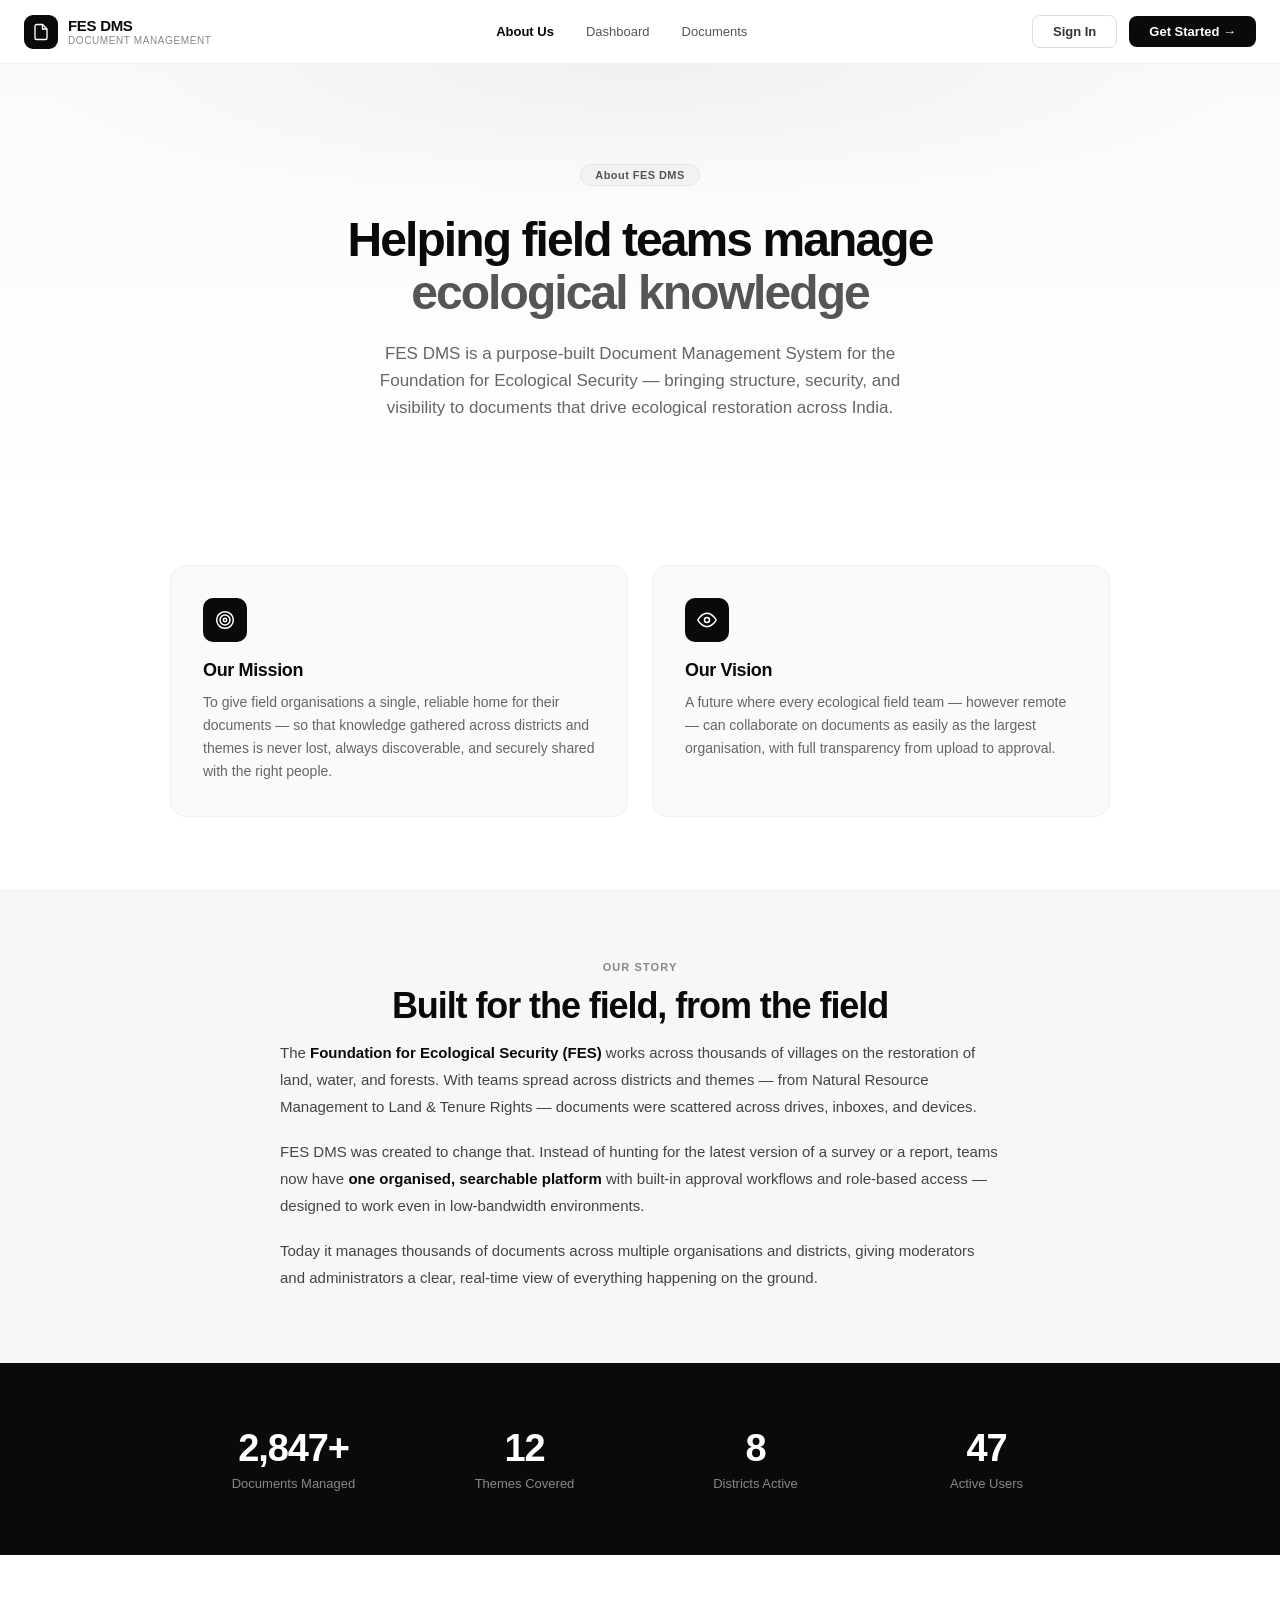
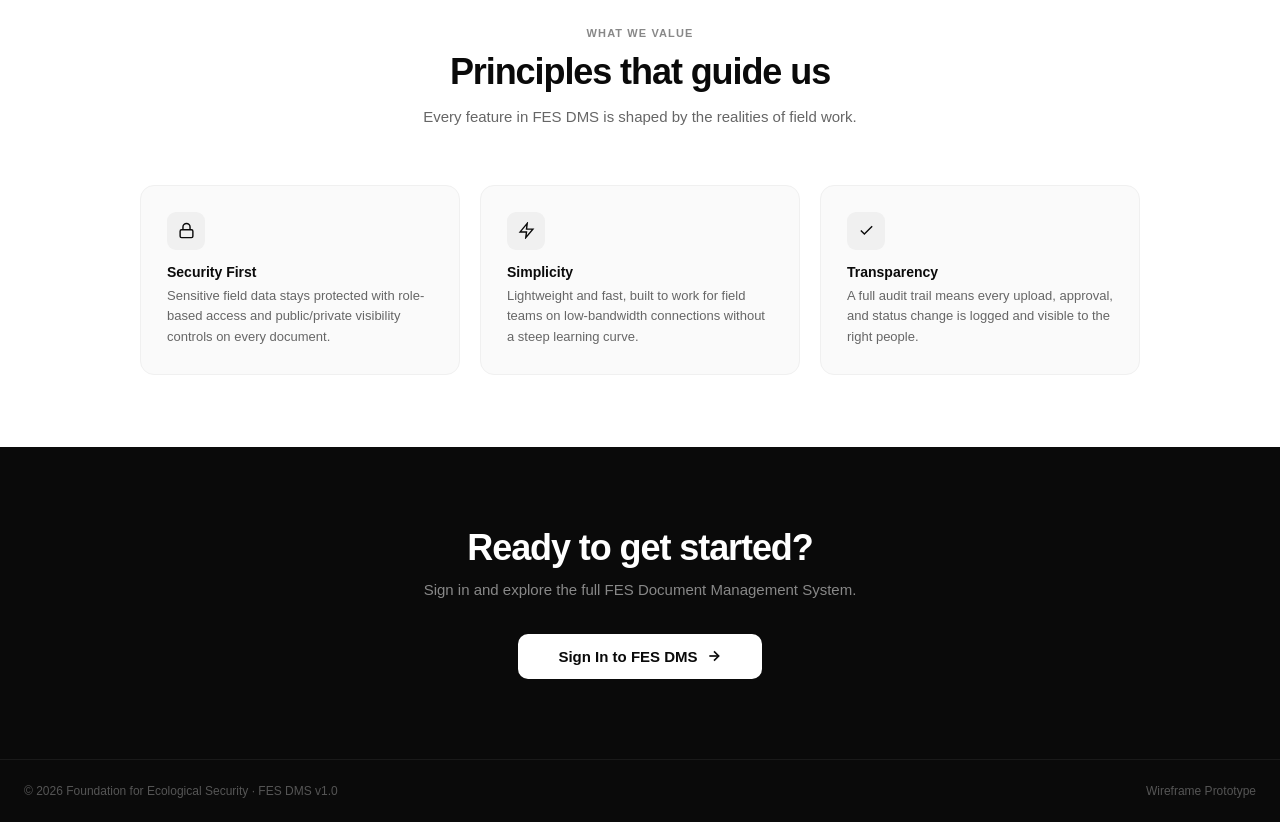
==== about.html @ 5b41aa63 "Initial commit: FES DMS website (landing, dashboard, documents, about, detail) Co-Authored-By: Claud" ====
<!DOCTYPE html>
<html lang="en">
<head>
  <meta charset="UTF-8" />
  <meta name="viewport" content="width=device-width, initial-scale=1.0" />
  <title>About Us — FES DMS</title>
  <style>
    *, *::before, *::after { box-sizing: border-box; margin: 0; padding: 0; }
    body {
      font-family: 'Helvetica Neue', Helvetica, Arial, sans-serif;
      color: #0a0a0a; background: #fff;
      -webkit-font-smoothing: antialiased;
    }

    /* ── Shared Nav ── */
    .lp-nav {
      position: sticky; top: 0;
      background: rgba(255,255,255,0.92);
      backdrop-filter: blur(12px);
      border-bottom: 1px solid #f0f0f0;
      padding: 0 max(24px, calc((100% - 1280px) / 2)); height: 64px;
      display: flex; align-items: center; justify-content: space-between;
      z-index: 100;
    }
    .lp-nav-brand { display: flex; align-items: center; gap: 10px; cursor: pointer; }
    .lp-nav-brand-icon {
      width: 34px; height: 34px; background: #0a0a0a; border-radius: 9px;
      display: flex; align-items: center; justify-content: center;
    }
    .lp-nav-brand-icon svg { width: 18px; height: 18px; stroke: #fff; fill: none; stroke-width: 1.8; }
    .lp-nav-brand-name { font-size: 15px; font-weight: 800; letter-spacing: -0.02em; color: #0a0a0a; }
    .lp-nav-brand-sub { font-size: 10px; color: #888; font-weight: 500; letter-spacing: 0.06em; text-transform: uppercase; margin-top: 1px; }
    .lp-nav-links { display: flex; gap: 32px; }
    .lp-nav-link { font-size: 13px; font-weight: 500; color: #555; text-decoration: none; cursor: pointer; transition: color .15s; }
    .lp-nav-link:hover { color: #0a0a0a; }
    .lp-nav-link-active { color: #0a0a0a; font-weight: 700; }
    .lp-nav-cta { display: flex; align-items: center; gap: 12px; }
    .lp-btn-ghost {
      padding: 8px 20px; border-radius: 8px; font-size: 13px; font-weight: 600;
      border: 1px solid #ddd; background: transparent; cursor: pointer; color: #333;
      transition: border-color .15s, color .15s;
    }
    .lp-btn-ghost:hover { border-color: #999; color: #0a0a0a; }
    .lp-btn-solid {
      padding: 8px 20px; border-radius: 8px; font-size: 13px; font-weight: 600;
      border: none; background: #0a0a0a; color: #fff; cursor: pointer;
      transition: background .15s, transform .1s;
    }
    .lp-btn-solid:hover { background: #222; transform: translateY(-1px); }

    /* ── Section shared ── */
    .lp-section-label {
      font-size: 11px; font-weight: 700; letter-spacing: 0.1em; text-transform: uppercase;
      color: #888; margin-bottom: 12px; text-align: center;
    }
    .lp-section-title {
      font-size: 36px; font-weight: 800; letter-spacing: -0.03em; color: #0a0a0a;
      text-align: center; margin-bottom: 12px;
    }
    .lp-section-sub {
      font-size: 15px; color: #666; text-align: center; max-width: 560px;
      margin: 0 auto 56px; line-height: 1.6;
    }

    /* ── Hero ── */
    .ab-hero {
      padding: 100px max(24px, calc((100% - 1280px) / 2)) 72px; text-align: center;
      background: linear-gradient(180deg, #fafafa 0%, #fff 100%);
      position: relative; overflow: hidden;
    }
    .ab-hero::before {
      content: ''; position: absolute; inset: 0;
      background: radial-gradient(ellipse 70% 50% at 50% 0%, rgba(0,0,0,0.04) 0%, transparent 70%);
      pointer-events: none;
    }
    .ab-badge {
      display: inline-flex; align-items: center; gap: 6px;
      background: #f4f4f4; border: 1px solid #e8e8e8; border-radius: 20px;
      padding: 4px 14px; font-size: 11px; font-weight: 600; color: #555;
      letter-spacing: 0.04em; margin-bottom: 28px;
    }
    .ab-hero h1 {
      font-size: 48px; font-weight: 800; letter-spacing: -0.04em; line-height: 1.1;
      max-width: 720px; margin: 0 auto 20px;
    }
    .ab-hero h1 em { font-style: normal; color: #555; }
    .ab-hero p { font-size: 17px; color: #666; line-height: 1.6; max-width: 560px; margin: 0 auto; }

    /* ── Mission ── */
    .ab-mission { padding: 72px max(24px, calc((100% - 1280px) / 2)); background: #fff; }
    .ab-mission-grid { display: grid; grid-template-columns: 1fr 1fr; gap: 24px; max-width: 940px; margin: 0 auto; }
    .ab-card { padding: 32px; border: 1px solid #f0f0f0; border-radius: 16px; background: #fafafa; }
    .ab-card-icon {
      width: 44px; height: 44px; background: #0a0a0a; border-radius: 10px;
      display: flex; align-items: center; justify-content: center; margin-bottom: 18px;
    }
    .ab-card-icon svg { width: 20px; height: 20px; stroke: #fff; fill: none; stroke-width: 1.8; }
    .ab-card h3 { font-size: 18px; font-weight: 700; margin-bottom: 10px; letter-spacing: -0.02em; }
    .ab-card p { font-size: 14px; color: #666; line-height: 1.65; }

    /* ── Story ── */
    .ab-story { padding: 72px max(24px, calc((100% - 1280px) / 2)); background: #f7f7f7; }
    .ab-story-inner { max-width: 720px; margin: 0 auto; }
    .ab-story p { font-size: 15px; color: #444; line-height: 1.8; margin-bottom: 18px; }
    .ab-story p:last-child { margin-bottom: 0; }
    .ab-story b { color: #0a0a0a; font-weight: 700; }

    /* ── Stats ── */
    .ab-stats { padding: 64px max(24px, calc((100% - 1280px) / 2)); background: #0a0a0a; }
    .ab-stats-grid { display: grid; grid-template-columns: repeat(4, 1fr); gap: 24px; max-width: 900px; margin: 0 auto; text-align: center; }
    .ab-stat-val { font-size: 38px; font-weight: 800; color: #fff; letter-spacing: -0.03em; }
    .ab-stat-lbl { font-size: 13px; color: #888; margin-top: 6px; }

    /* ── Values ── */
    .ab-values { padding: 72px max(24px, calc((100% - 1280px) / 2)); background: #fff; }
    .ab-values-grid { display: grid; grid-template-columns: repeat(3, 1fr); gap: 20px; max-width: 1000px; margin: 0 auto; }
    .ab-value { padding: 26px; border: 1px solid #f0f0f0; border-radius: 14px; background: #fafafa; transition: border-color .2s, transform .2s; }
    .ab-value:hover { border-color: #ddd; transform: translateY(-3px); }
    .ab-value-icon { width: 38px; height: 38px; background: #f0f0f0; border-radius: 9px; display: flex; align-items: center; justify-content: center; margin-bottom: 14px; }
    .ab-value-icon svg { width: 17px; height: 17px; stroke: #0a0a0a; fill: none; stroke-width: 2; }
    .ab-value h4 { font-size: 14px; font-weight: 700; margin-bottom: 6px; }
    .ab-value p { font-size: 13px; color: #666; line-height: 1.6; }

    /* ── CTA ── */
    .lp-cta { padding: 80px max(24px, calc((100% - 1280px) / 2)); background: #0a0a0a; text-align: center; }
    .lp-cta h2 { font-size: 36px; font-weight: 800; color: #fff; letter-spacing: -0.03em; margin-bottom: 12px; }
    .lp-cta p { font-size: 15px; color: #888; margin-bottom: 36px; }
    .lp-cta-btn {
      padding: 14px 40px; border-radius: 10px; font-size: 15px; font-weight: 700;
      background: #fff; color: #0a0a0a; border: none; cursor: pointer;
      transition: background .15s, transform .1s; display: inline-flex; align-items: center; gap: 8px;
    }
    .lp-cta-btn:hover { background: #f0f0f0; transform: translateY(-2px); }

    /* ── Footer ── */
    .lp-footer {
      padding: 24px max(24px, calc((100% - 1280px) / 2)); background: #0a0a0a; border-top: 1px solid #1a1a1a;
      display: flex; align-items: center; justify-content: space-between;
    }
    .lp-footer-left, .lp-footer-right { font-size: 12px; color: #555; }

    @media (max-width: 900px) {
      .lp-nav { padding: 0 24px; }
      .lp-nav-links { display: none; }
      .ab-hero { padding: 72px 24px 56px; }
      .ab-hero h1 { font-size: 34px; }
      .ab-mission, .ab-story, .ab-values, .ab-stats, .lp-cta { padding: 56px 24px; }
      .ab-mission-grid { grid-template-columns: 1fr; }
      .ab-stats-grid { grid-template-columns: 1fr 1fr; gap: 32px; }
      .ab-values-grid { grid-template-columns: 1fr; }
      .lp-footer { padding: 24px; flex-direction: column; gap: 8px; text-align: center; }
    }
  </style>
</head>
<body>

  <!-- Shared Nav -->
  <nav class="lp-nav">
    <div class="lp-nav-brand" onclick="location.href='landing.html'">
      <div class="lp-nav-brand-icon">
        <svg viewBox="0 0 24 24"><path d="M14 2H6a2 2 0 0 0-2 2v16a2 2 0 0 0 2 2h12a2 2 0 0 0 2-2V8z"/><polyline points="14 2 14 8 20 8"/></svg>
      </div>
      <div>
        <div class="lp-nav-brand-name">FES DMS</div>
        <div class="lp-nav-brand-sub">Document Management</div>
      </div>
    </div>
    <div class="lp-nav-links">
      <a class="lp-nav-link lp-nav-link-active" href="about.html">About Us</a>
      <a class="lp-nav-link" href="dashboard.html">Dashboard</a>
      <a class="lp-nav-link" href="documents.html">Documents</a>
    </div>
    <div class="lp-nav-cta">
      <button class="lp-btn-ghost" onclick="location.href='dashboard.html'">Sign In</button>
      <button class="lp-btn-solid" onclick="location.href='dashboard.html'">Get Started →</button>
    </div>
  </nav>

  <!-- Hero -->
  <section class="ab-hero">
    <div class="ab-badge">About FES DMS</div>
    <h1>Helping field teams manage <em>ecological knowledge</em></h1>
    <p>FES DMS is a purpose-built Document Management System for the Foundation for Ecological Security — bringing structure, security, and visibility to documents that drive ecological restoration across India.</p>
  </section>

  <!-- Mission & Vision -->
  <section class="ab-mission">
    <div class="ab-mission-grid">
      <div class="ab-card">
        <div class="ab-card-icon"><svg viewBox="0 0 24 24"><circle cx="12" cy="12" r="10"/><circle cx="12" cy="12" r="6"/><circle cx="12" cy="12" r="2"/></svg></div>
        <h3>Our Mission</h3>
        <p>To give field organisations a single, reliable home for their documents — so that knowledge gathered across districts and themes is never lost, always discoverable, and securely shared with the right people.</p>
      </div>
      <div class="ab-card">
        <div class="ab-card-icon"><svg viewBox="0 0 24 24"><path d="M1 12s4-8 11-8 11 8 11 8-4 8-11 8-11-8-11-8z"/><circle cx="12" cy="12" r="3"/></svg></div>
        <h3>Our Vision</h3>
        <p>A future where every ecological field team — however remote — can collaborate on documents as easily as the largest organisation, with full transparency from upload to approval.</p>
      </div>
    </div>
  </section>

  <!-- Story -->
  <section class="ab-story">
    <div class="lp-section-label">Our Story</div>
    <h2 class="lp-section-title">Built for the field, from the field</h2>
    <div class="ab-story-inner">
      <p>The <b>Foundation for Ecological Security (FES)</b> works across thousands of villages on the restoration of land, water, and forests. With teams spread across districts and themes — from Natural Resource Management to Land &amp; Tenure Rights — documents were scattered across drives, inboxes, and devices.</p>
      <p>FES DMS was created to change that. Instead of hunting for the latest version of a survey or a report, teams now have <b>one organised, searchable platform</b> with built-in approval workflows and role-based access — designed to work even in low-bandwidth environments.</p>
      <p>Today it manages thousands of documents across multiple organisations and districts, giving moderators and administrators a clear, real-time view of everything happening on the ground.</p>
    </div>
  </section>

  <!-- Stats -->
  <section class="ab-stats">
    <div class="ab-stats-grid">
      <div><div class="ab-stat-val">2,847+</div><div class="ab-stat-lbl">Documents Managed</div></div>
      <div><div class="ab-stat-val">12</div><div class="ab-stat-lbl">Themes Covered</div></div>
      <div><div class="ab-stat-val">8</div><div class="ab-stat-lbl">Districts Active</div></div>
      <div><div class="ab-stat-val">47</div><div class="ab-stat-lbl">Active Users</div></div>
    </div>
  </section>

  <!-- Values -->
  <section class="ab-values">
    <div class="lp-section-label">What We Value</div>
    <h2 class="lp-section-title">Principles that guide us</h2>
    <p class="lp-section-sub">Every feature in FES DMS is shaped by the realities of field work.</p>
    <div class="ab-values-grid">
      <div class="ab-value">
        <div class="ab-value-icon"><svg viewBox="0 0 24 24"><rect x="3" y="11" width="18" height="11" rx="2"/><path d="M7 11V7a5 5 0 0 1 10 0v4"/></svg></div>
        <h4>Security First</h4>
        <p>Sensitive field data stays protected with role-based access and public/private visibility controls on every document.</p>
      </div>
      <div class="ab-value">
        <div class="ab-value-icon"><svg viewBox="0 0 24 24"><path d="M13 2L3 14h9l-1 8 10-12h-9l1-8z"/></svg></div>
        <h4>Simplicity</h4>
        <p>Lightweight and fast, built to work for field teams on low-bandwidth connections without a steep learning curve.</p>
      </div>
      <div class="ab-value">
        <div class="ab-value-icon"><svg viewBox="0 0 24 24"><polyline points="20 6 9 17 4 12"/></svg></div>
        <h4>Transparency</h4>
        <p>A full audit trail means every upload, approval, and status change is logged and visible to the right people.</p>
      </div>
    </div>
  </section>

  <!-- CTA -->
  <section class="lp-cta">
    <h2>Ready to get started?</h2>
    <p>Sign in and explore the full FES Document Management System.</p>
    <button class="lp-cta-btn" onclick="location.href='dashboard.html'">
      Sign In to FES DMS
      <svg viewBox="0 0 24 24" width="16" height="16" fill="none" stroke="currentColor" stroke-width="2.5"><line x1="5" y1="12" x2="19" y2="12"/><polyline points="12 5 19 12 12 19"/></svg>
    </button>
  </section>

  <!-- Footer -->
  <footer class="lp-footer">
    <div class="lp-footer-left">© 2026 Foundation for Ecological Security · FES DMS v1.0</div>
    <div class="lp-footer-right">Wireframe Prototype</div>
  </footer>

</body>
</html>
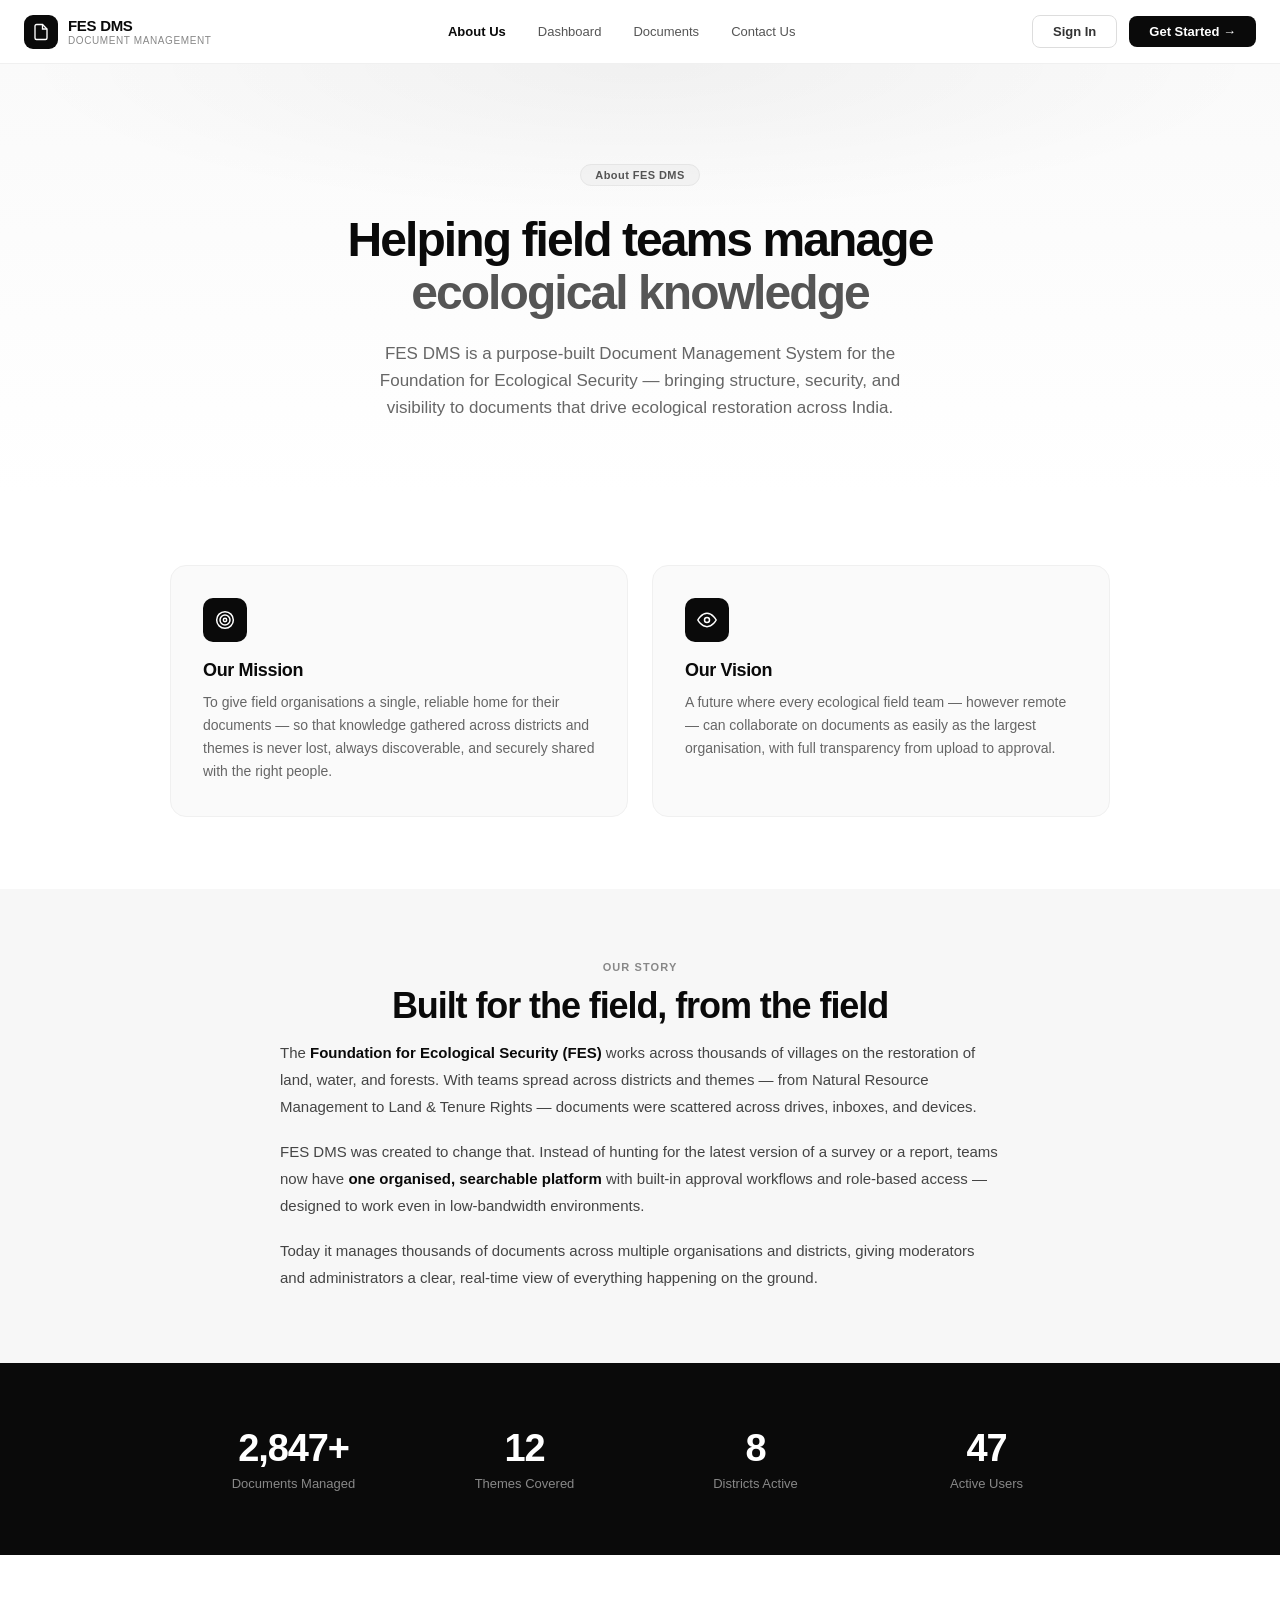
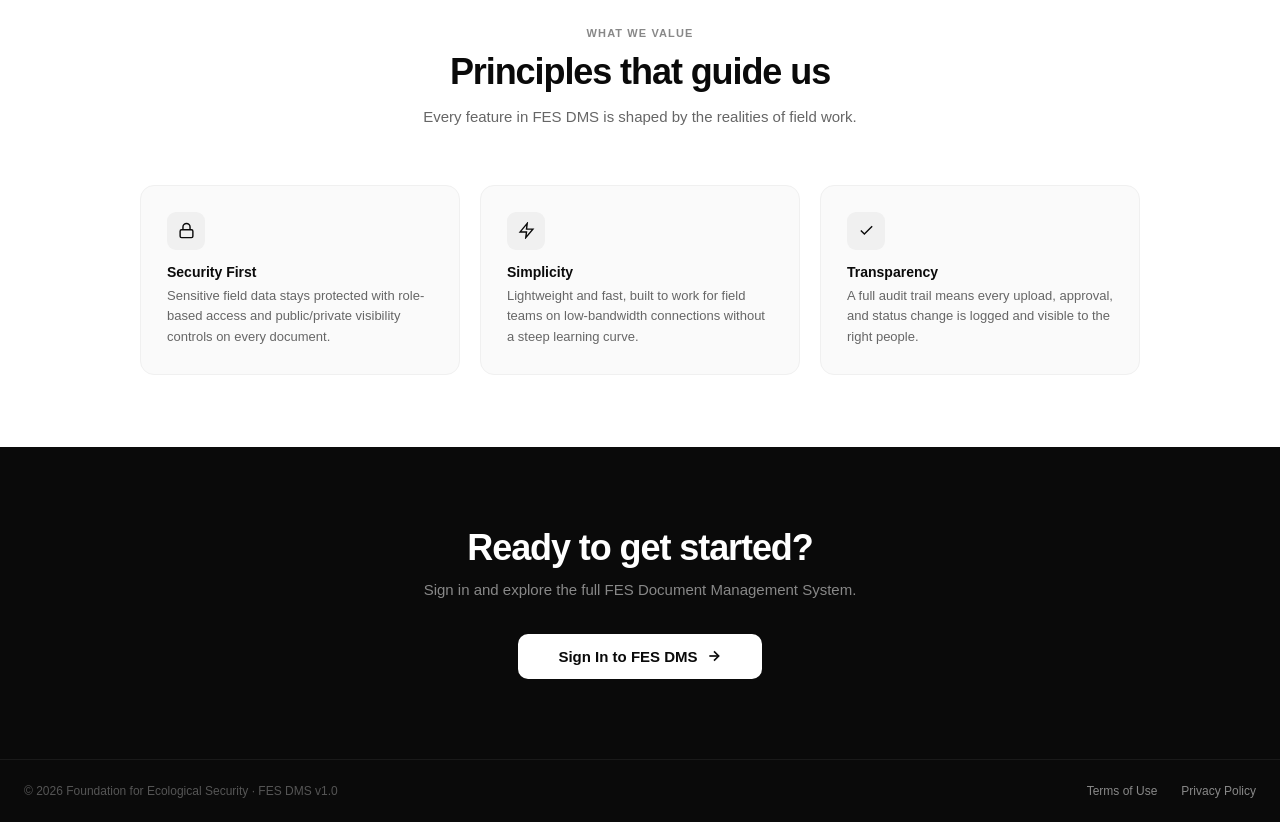
==== commit 9804c9e0: "Add Contact Us page + nav tab; add Terms of Use & Privacy Policy pages and footer links Co-Authored-" ====
--- a/about.html
+++ b/about.html
@@ -137,7 +137,10 @@
       padding: 24px max(24px, calc((100% - 1280px) / 2)); background: #0a0a0a; border-top: 1px solid #1a1a1a;
       display: flex; align-items: center; justify-content: space-between;
     }
-    .lp-footer-left, .lp-footer-right { font-size: 12px; color: #555; }
+    .lp-footer-left { font-size: 12px; color: #555; }
+    .lp-footer-right { display: flex; gap: 24px; }
+    .lp-footer-right a { font-size: 12px; color: #888; text-decoration: none; transition: color .15s; }
+    .lp-footer-right a:hover { color: #fff; }
 
     @media (max-width: 900px) {
       .lp-nav { padding: 0 24px; }
@@ -169,6 +172,7 @@
       <a class="lp-nav-link lp-nav-link-active" href="about.html">About Us</a>
       <a class="lp-nav-link" href="dashboard.html">Dashboard</a>
       <a class="lp-nav-link" href="documents.html">Documents</a>
+      <a class="lp-nav-link" href="contact.html">Contact Us</a>
     </div>
     <div class="lp-nav-cta">
       <button class="lp-btn-ghost" onclick="location.href='dashboard.html'">Sign In</button>
@@ -257,7 +261,10 @@
   <!-- Footer -->
   <footer class="lp-footer">
     <div class="lp-footer-left">© 2026 Foundation for Ecological Security · FES DMS v1.0</div>
-    <div class="lp-footer-right">Wireframe Prototype</div>
+    <div class="lp-footer-right">
+      <a href="terms.html">Terms of Use</a>
+      <a href="privacy.html">Privacy Policy</a>
+    </div>
   </footer>
 
 </body>
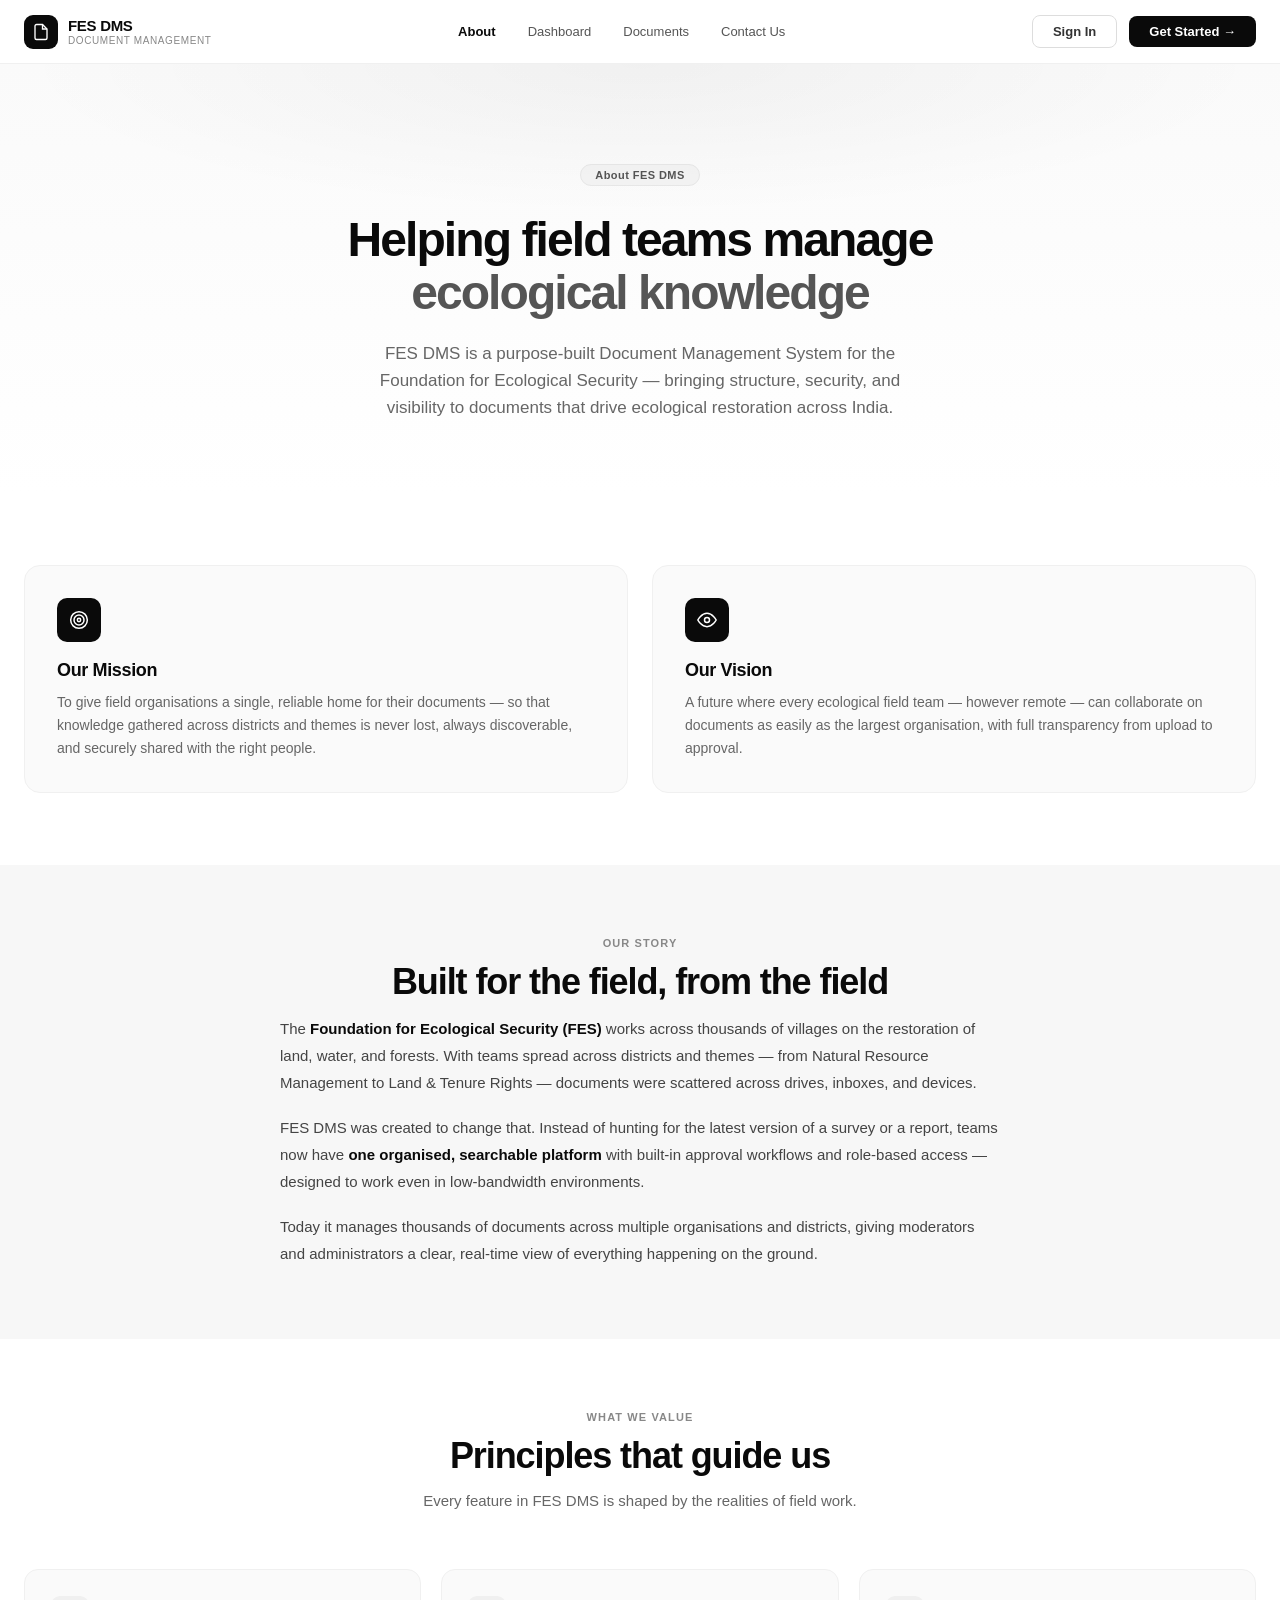
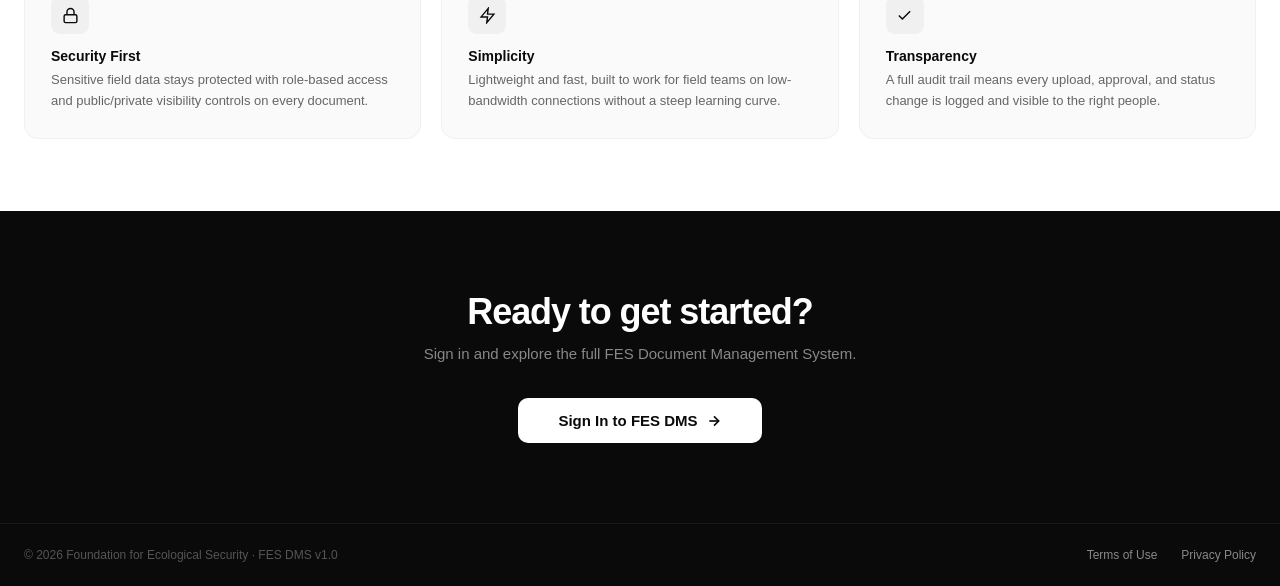
==== commit 664c3d5c: "Update home hero stats; remove About stats band; rename nav 'About Us' to 'About'; make About card g" ====
--- a/about.html
+++ b/about.html
@@ -88,7 +88,7 @@
 
     /* ── Mission ── */
     .ab-mission { padding: 72px max(24px, calc((100% - 1280px) / 2)); background: #fff; }
-    .ab-mission-grid { display: grid; grid-template-columns: 1fr 1fr; gap: 24px; max-width: 940px; margin: 0 auto; }
+    .ab-mission-grid { display: grid; grid-template-columns: 1fr 1fr; gap: 24px; }
     .ab-card { padding: 32px; border: 1px solid #f0f0f0; border-radius: 16px; background: #fafafa; }
     .ab-card-icon {
       width: 44px; height: 44px; background: #0a0a0a; border-radius: 10px;
@@ -113,7 +113,7 @@
 
     /* ── Values ── */
     .ab-values { padding: 72px max(24px, calc((100% - 1280px) / 2)); background: #fff; }
-    .ab-values-grid { display: grid; grid-template-columns: repeat(3, 1fr); gap: 20px; max-width: 1000px; margin: 0 auto; }
+    .ab-values-grid { display: grid; grid-template-columns: repeat(3, 1fr); gap: 20px; }
     .ab-value { padding: 26px; border: 1px solid #f0f0f0; border-radius: 14px; background: #fafafa; transition: border-color .2s, transform .2s; }
     .ab-value:hover { border-color: #ddd; transform: translateY(-3px); }
     .ab-value-icon { width: 38px; height: 38px; background: #f0f0f0; border-radius: 9px; display: flex; align-items: center; justify-content: center; margin-bottom: 14px; }
@@ -169,7 +169,7 @@
       </div>
     </div>
     <div class="lp-nav-links">
-      <a class="lp-nav-link lp-nav-link-active" href="about.html">About Us</a>
+      <a class="lp-nav-link lp-nav-link-active" href="about.html">About</a>
       <a class="lp-nav-link" href="dashboard.html">Dashboard</a>
       <a class="lp-nav-link" href="documents.html">Documents</a>
       <a class="lp-nav-link" href="contact.html">Contact Us</a>
@@ -211,16 +211,6 @@
       <p>The <b>Foundation for Ecological Security (FES)</b> works across thousands of villages on the restoration of land, water, and forests. With teams spread across districts and themes — from Natural Resource Management to Land &amp; Tenure Rights — documents were scattered across drives, inboxes, and devices.</p>
       <p>FES DMS was created to change that. Instead of hunting for the latest version of a survey or a report, teams now have <b>one organised, searchable platform</b> with built-in approval workflows and role-based access — designed to work even in low-bandwidth environments.</p>
       <p>Today it manages thousands of documents across multiple organisations and districts, giving moderators and administrators a clear, real-time view of everything happening on the ground.</p>
-    </div>
-  </section>
-
-  <!-- Stats -->
-  <section class="ab-stats">
-    <div class="ab-stats-grid">
-      <div><div class="ab-stat-val">2,847+</div><div class="ab-stat-lbl">Documents Managed</div></div>
-      <div><div class="ab-stat-val">12</div><div class="ab-stat-lbl">Themes Covered</div></div>
-      <div><div class="ab-stat-val">8</div><div class="ab-stat-lbl">Districts Active</div></div>
-      <div><div class="ab-stat-val">47</div><div class="ab-stat-lbl">Active Users</div></div>
     </div>
   </section>
 
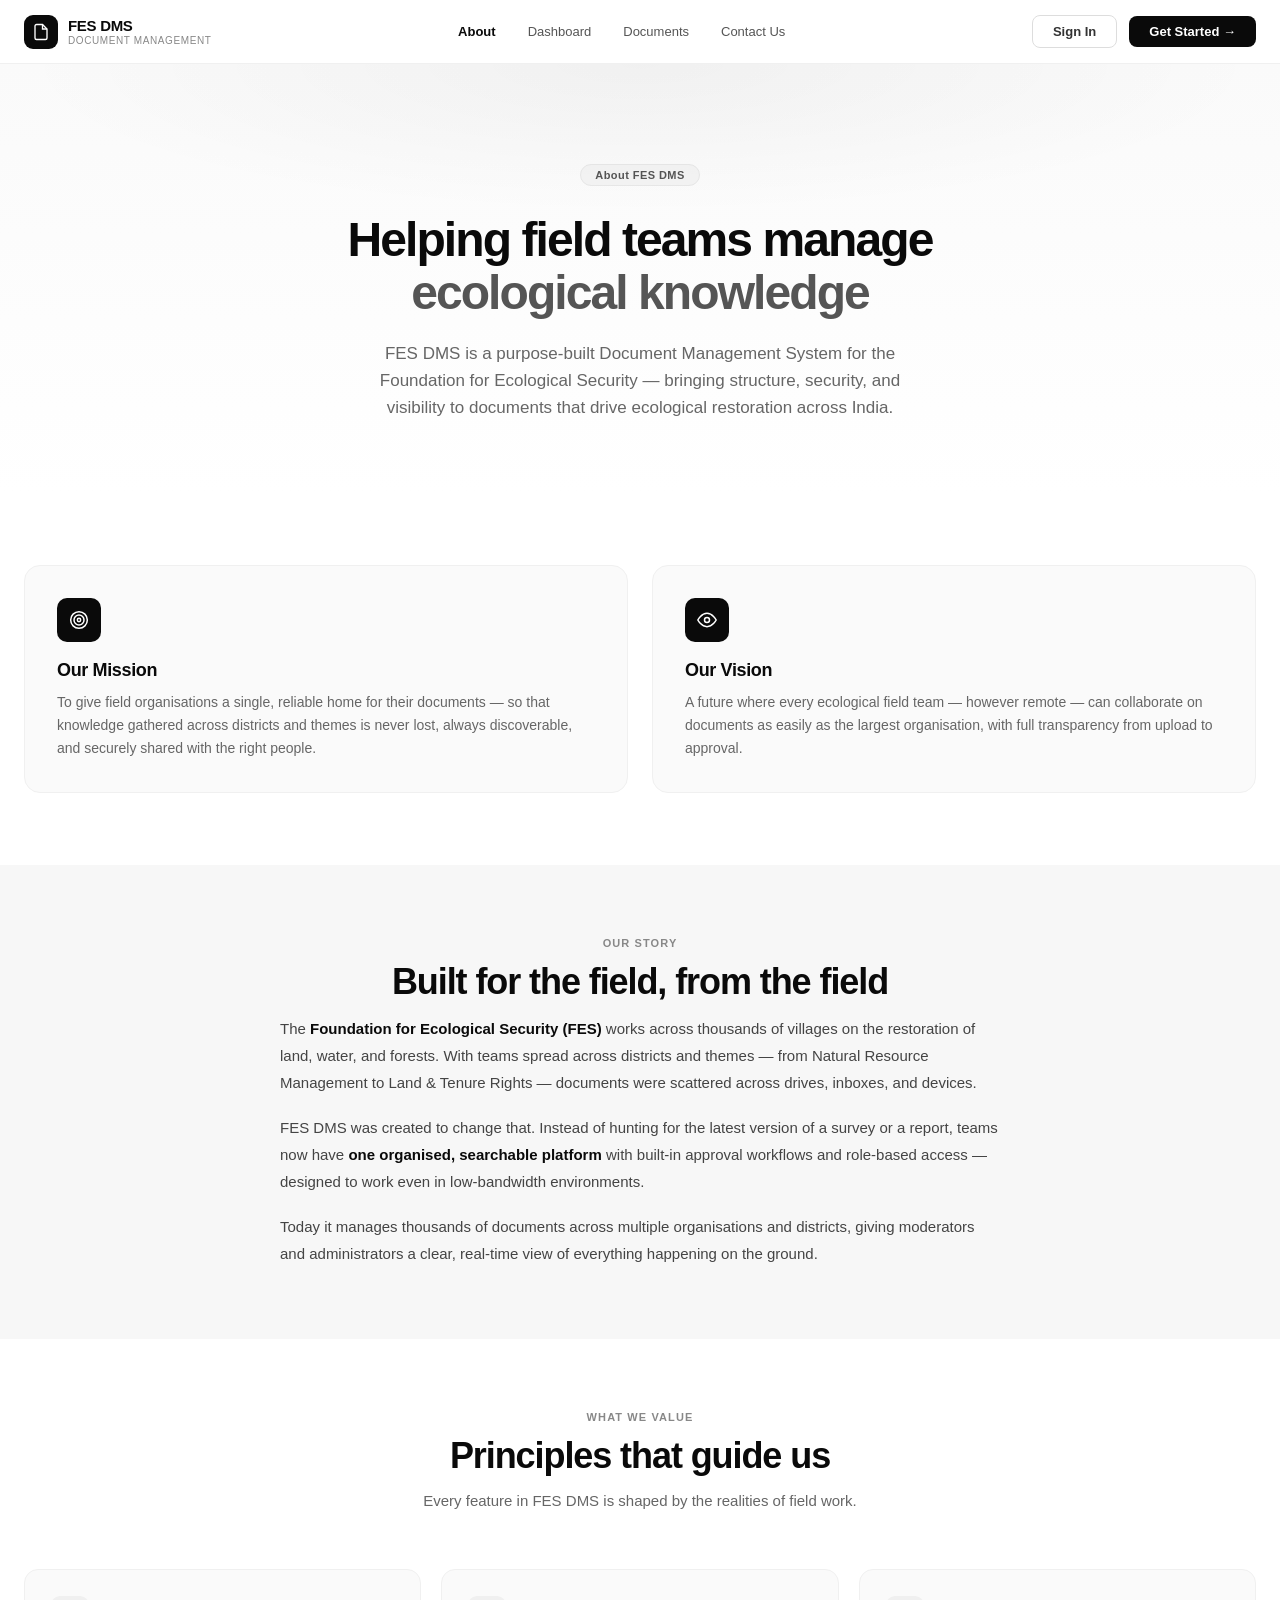
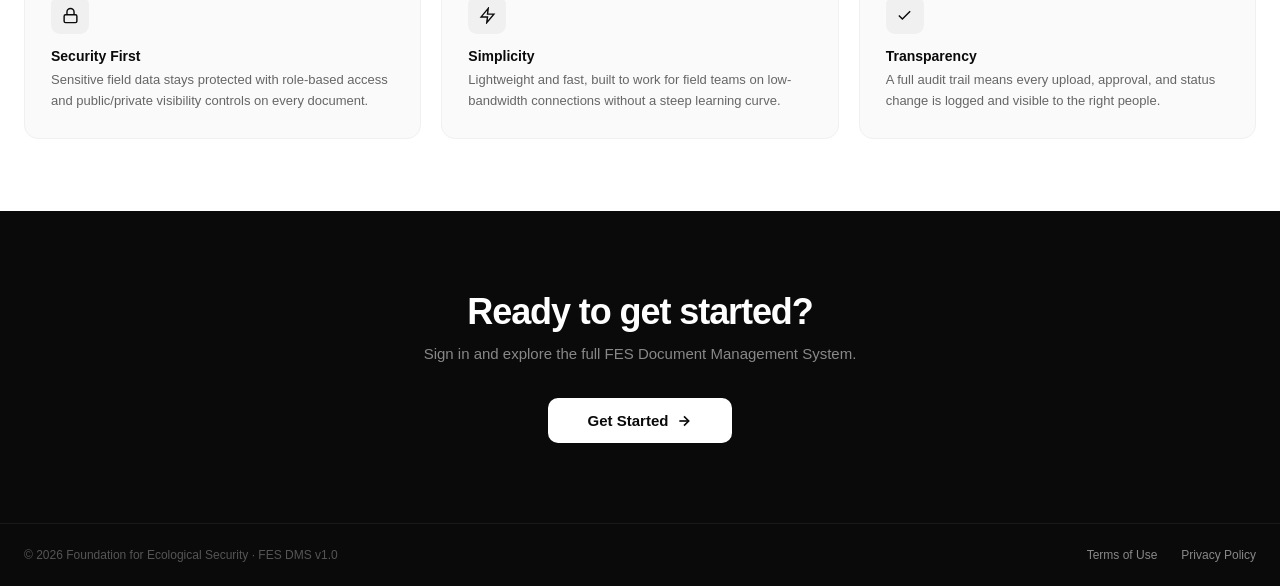
==== commit badcd475: "Wire 'Ready to get started?' CTA button to Get Started modal across all pages Co-Authored-By: Claude" ====
--- a/about.html
+++ b/about.html
@@ -154,7 +154,7 @@
       .lp-footer { padding: 24px; flex-direction: column; gap: 8px; text-align: center; }
     }
   </style>
-</head>
+  <link rel="stylesheet" href="modal.css" /></head>
 <body>
 
   <!-- Shared Nav -->
@@ -176,7 +176,7 @@
     </div>
     <div class="lp-nav-cta">
       <button class="lp-btn-ghost" onclick="location.href='dashboard.html'">Sign In</button>
-      <button class="lp-btn-solid" onclick="location.href='dashboard.html'">Get Started →</button>
+      <button class="lp-btn-solid" onclick="openGetStarted()">Get Started →</button>
     </div>
   </nav>
 
@@ -242,8 +242,8 @@
   <section class="lp-cta">
     <h2>Ready to get started?</h2>
     <p>Sign in and explore the full FES Document Management System.</p>
-    <button class="lp-cta-btn" onclick="location.href='dashboard.html'">
-      Sign In to FES DMS
+    <button class="lp-cta-btn" onclick="openGetStarted()">
+      Get Started
       <svg viewBox="0 0 24 24" width="16" height="16" fill="none" stroke="currentColor" stroke-width="2.5"><line x1="5" y1="12" x2="19" y2="12"/><polyline points="12 5 19 12 12 19"/></svg>
     </button>
   </section>
@@ -257,5 +257,5 @@
     </div>
   </footer>
 
-</body>
+  <script src="modal.js"></script></body>
 </html>
--- a/modal.css
+++ b/modal.css
@@ -0,0 +1,48 @@
+/* ── Get Started modal ── */
+.gs-overlay {
+  position: fixed; inset: 0; z-index: 1000;
+  background: rgba(0,0,0,0.55); backdrop-filter: blur(3px);
+  display: none; align-items: center; justify-content: center; padding: 24px;
+}
+.gs-overlay.open { display: flex; }
+.gs-modal {
+  background: #fff; border-radius: 20px; width: 100%; max-width: 460px;
+  padding: 34px 32px 32px; position: relative;
+  box-shadow: 0 30px 80px rgba(0,0,0,0.32);
+  animation: gs-pop .18s ease;
+  font-family: 'Helvetica Neue', Helvetica, Arial, sans-serif;
+}
+@keyframes gs-pop { from { transform: translateY(10px) scale(.98); opacity: 0; } to { transform: none; opacity: 1; } }
+.gs-close {
+  position: absolute; top: 16px; right: 16px; width: 32px; height: 32px;
+  border: none; background: #f4f4f4; border-radius: 8px; font-size: 19px;
+  color: #555; cursor: pointer; line-height: 1; transition: background .15s, color .15s;
+}
+.gs-close:hover { background: #ececec; color: #0a0a0a; }
+.gs-modal h2 { font-size: 22px; font-weight: 800; letter-spacing: -0.02em; color: #0a0a0a; margin-bottom: 6px; }
+.gs-sub { font-size: 13px; color: #888; margin-bottom: 22px; line-height: 1.5; }
+
+.gs-field { display: flex; flex-direction: column; gap: 6px; margin-bottom: 14px; }
+.gs-field label { font-size: 13px; font-weight: 600; color: #444; }
+.gs-field input, .gs-field textarea {
+  border: 1px solid #e4e4e4; border-radius: 10px; padding: 12px 14px;
+  font-size: 14px; font-family: inherit; color: #0a0a0a; outline: none; transition: border-color .15s;
+}
+.gs-field input:focus, .gs-field textarea:focus { border-color: #0a0a0a; }
+.gs-field textarea { resize: vertical; min-height: 92px; }
+.gs-submit {
+  width: 100%; padding: 13px; border-radius: 10px; font-size: 15px; font-weight: 700;
+  border: none; background: #0a0a0a; color: #fff; cursor: pointer; margin-top: 6px;
+  transition: background .15s, transform .1s;
+}
+.gs-submit:hover { background: #222; transform: translateY(-1px); }
+
+.gs-form-view.hide { display: none; }
+.gs-success-view { display: none; text-align: center; padding: 10px 0 4px; }
+.gs-success-view.show { display: block; }
+.gs-check { width: 66px; height: 66px; border-radius: 50%; background: #e8fef0; display: flex; align-items: center; justify-content: center; margin: 0 auto 20px; }
+.gs-check svg { width: 30px; height: 30px; stroke: #16a34a; fill: none; stroke-width: 2.6; }
+.gs-success-view h2 { margin-bottom: 10px; }
+.gs-success-view p { font-size: 14px; color: #666; line-height: 1.65; margin: 0 auto 24px; max-width: 330px; }
+.gs-done { padding: 12px 34px; border-radius: 10px; font-size: 14px; font-weight: 700; border: none; background: #0a0a0a; color: #fff; cursor: pointer; transition: background .15s; }
+.gs-done:hover { background: #222; }
